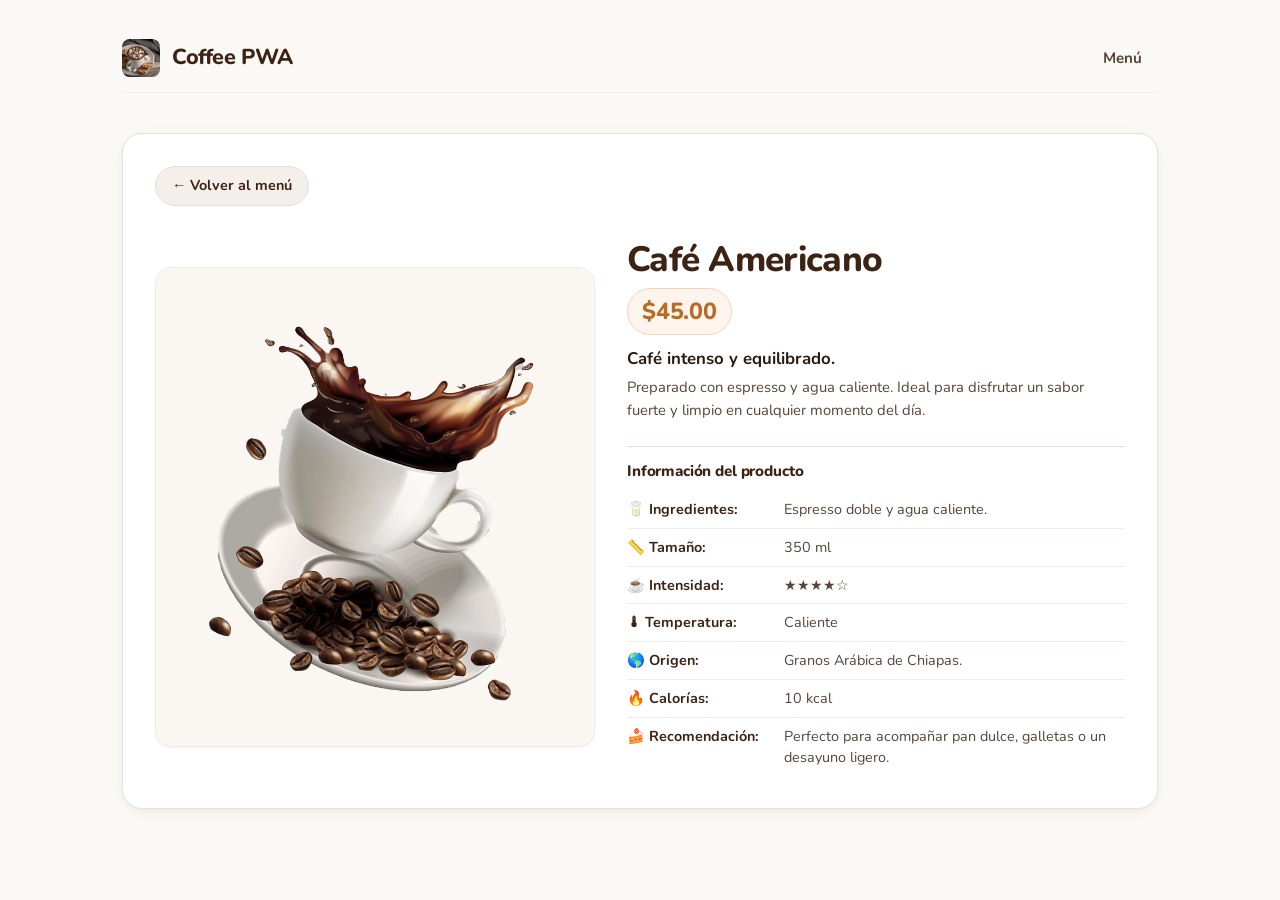
==== detalle.html @ 72fae4f9 "fix(deploy): reorganizar archivos a raiz y actualizar rutas relativas para GitHub Pages" ====
<!DOCTYPE html>
<html lang="es">
<head>
    <meta charset="UTF-8">
    <meta name="viewport" content="width=device-width, initial-scale=1.0, viewport-fit=cover">
    <title>Detalle del producto | Coffee PWA</title>

    <!-- Google Fonts: Nunito -->
    <link rel="preconnect" href="https://fonts.googleapis.com">
    <link rel="preconnect" href="https://fonts.gstatic.com" crossorigin>
    <link href="https://fonts.googleapis.com/css2?family=Nunito:wght@400;600;700;800&display=swap" rel="stylesheet">

    <link rel="stylesheet" href="./css/css-styles.css">
    <link rel="manifest" href="./manifest.json">
    <meta name="theme-color" content="#3D2314">
</head>
<body>
    <main>
        <header class="app-header">
            <nav>
                <a href="./index.html" class="brand" aria-label="Coffee PWA Inicio">
                    <img src="./imagenes/iconos/icon-72x72.png" alt="Coffee PWA Logo" class="brand-logo">
                    <h1>Coffee PWA</h1>
                </a>
                <ul>
                    <li><a href="./index.html">Menú</a></li>
                </ul>
            </nav>
        </header>

        <section class="product-detail" id="product-detail-page"></section>
    </main>

    <script src="./js/app.js"></script>
</body>
</html>
---- css/css-styles.css ----
/* ==========================================================================
   COFFEE PWA - DESIGN SYSTEM & STYLES (Specialty Warm Light Theme)
   Zero Horizontal Overflow | Android Mobile-First | 48px Touch Targets
   ========================================================================== */

:root {
  /* Typography */
  --font-main: 'Nunito', -apple-system, BlinkMacSystemFont, 'Segoe UI', Roboto, Helvetica, Arial, sans-serif;

  /* Palette - Warm Specialty Coffee Light Theme */
  --bg-page: #FBF9F5;
  --bg-surface: #FFFFFF;
  --bg-subtle: #F5EFEB;
  --bg-subtle-hover: #ECE4DC;
  --bg-card: #FFFFFF;

  --color-primary: #3D2314;
  --color-primary-hover: #26140A;
  --color-primary-light: #5C3D2E;

  --color-accent: #B86B22;
  --color-accent-subtle: #FDF5ED;
  --color-accent-border: #F0D4B8;

  --color-text: #2B1B10;
  --color-text-secondary: #574438;
  --color-text-muted: #847366;

  --color-border: #E8DFD8;
  --color-border-light: #F2ECE6;

  /* Spacing System (multiples of 4) */
  --space-1: 4px;
  --space-2: 8px;
  --space-3: 12px;
  --space-4: 16px;
  --space-5: 20px;
  --space-6: 24px;
  --space-8: 32px;
  --space-10: 40px;
  --space-12: 48px;

  /* Border Radius Scale */
  --radius-sm: 8px;
  --radius-md: 12px;
  --radius-lg: 16px;
  --radius-xl: 20px;
  --radius-full: 9999px;

  /* Elevation & Shadows */
  --shadow-card: 0 4px 16px -2px rgba(61, 35, 20, 0.06), 0 2px 6px -1px rgba(61, 35, 20, 0.03);
  --shadow-hover: 0 12px 28px -4px rgba(61, 35, 20, 0.12), 0 4px 10px -2px rgba(61, 35, 20, 0.06);
  --shadow-sm: 0 1px 3px rgba(61, 35, 20, 0.05);

  /* Touch Target (Android Accessibility standard) */
  --touch-target: 48px;

  /* Transitions */
  --transition-base: 0.2s cubic-bezier(0.4, 0, 0.2, 1);
}

/* ==========================================================================
   RESET & GLOBAL RULES
   ========================================================================== */

*, *::before, *::after {
  margin: 0;
  padding: 0;
  box-sizing: border-box;
  -webkit-tap-highlight-color: transparent;
}

html {
  font-size: 16px;
  scroll-behavior: smooth;
  -webkit-text-size-adjust: 100%;
}

body {
  font-family: var(--font-main);
  background-color: var(--bg-page);
  color: var(--color-text-secondary);
  line-height: 1.6;
  min-height: 100vh;
  min-height: 100dvh;
  overflow-x: hidden;
  /* Respeto estricto del safe-area en Android */
  padding-bottom: max(var(--space-6), env(safe-area-inset-bottom));
}

main {
  width: 100%;
  max-width: 1100px;
  margin: 0 auto;
  padding: var(--space-4);
  text-align: left;
}

/* ==========================================================================
   HEADER & NAVIGATION
   ========================================================================== */

.app-header {
  margin-bottom: var(--space-6);
}

nav {
  display: flex;
  justify-content: space-between;
  align-items: center;
  flex-wrap: wrap;
  gap: var(--space-3) var(--space-4);
  padding: var(--space-3) 0;
  border-bottom: 1px solid var(--color-border-light);
}

/* Logo e imagen siempre AL LADO del nombre en una fila horizontal */
.brand {
  display: inline-flex !important;
  flex-direction: row !important;
  align-items: center !important;
  flex-wrap: nowrap !important;
  gap: var(--space-3);
  text-decoration: none;
  flex-shrink: 0;
}

.brand-logo {
  width: 38px;
  height: 38px;
  border-radius: var(--radius-sm);
  object-fit: contain;
  flex-shrink: 0;
  display: block;
}

.brand h1 {
  color: var(--color-primary);
  font-size: 1.35rem;
  font-weight: 800;
  letter-spacing: -0.02em;
  margin: 0;
  line-height: 1;
  white-space: nowrap;
}

ul {
  list-style: none;
  display: flex;
  align-items: center;
  gap: var(--space-2);
}

li {
  margin: 0;
}

li a {
  display: inline-flex;
  align-items: center;
  justify-content: center;
  min-height: 44px;
  padding: var(--space-2) var(--space-4);
  border-radius: var(--radius-full);
  text-decoration: none;
  color: var(--color-text-secondary);
  font-weight: 700;
  font-size: 0.95rem;
  transition: all var(--transition-base);
}

li a:hover {
  color: var(--color-primary);
  background-color: var(--bg-subtle);
}

li a.active {
  color: #FFFFFF;
  background-color: var(--color-primary);
}

/* Hero Banner */
.hero-banner {
  margin-top: var(--space-5);
  padding: var(--space-6) var(--space-5);
  background: linear-gradient(135deg, #F5EFEB 0%, #EFE8E1 100%);
  border: 1px solid var(--color-border);
  border-radius: var(--radius-xl);
  text-align: left;
}

.hero-badge {
  display: inline-block;
  background-color: var(--color-accent-subtle);
  color: var(--color-accent);
  border: 1px solid var(--color-accent-border);
  padding: var(--space-1) var(--space-3);
  border-radius: var(--radius-full);
  font-size: 0.8rem;
  font-weight: 800;
  text-transform: uppercase;
  letter-spacing: 0.05em;
  margin-bottom: var(--space-2);
}

.hero-title {
  font-size: clamp(1.35rem, 3.5vw, 1.85rem);
  font-weight: 800;
  color: var(--color-primary);
  line-height: 1.3;
  margin-bottom: var(--space-2);
}

.hero-subtitle {
  color: var(--color-text-secondary);
  font-size: clamp(0.92rem, 2.2vw, 1.05rem);
  max-width: 620px;
  line-height: 1.5;
}

/* ==========================================================================
   CATALOG GRID & CARDS
   ========================================================================== */

.catalog-section {
  width: 100%;
}

.container {
  display: grid;
  grid-template-columns: repeat(auto-fill, minmax(260px, 1fr));
  gap: var(--space-6);
  padding: var(--space-5) 0;
  width: 100%;
}

.card {
  width: 100%;
  display: flex;
  flex-direction: column;
  background: var(--bg-card);
  border: 1px solid var(--color-border);
  border-radius: var(--radius-lg);
  overflow: hidden;
  box-shadow: var(--shadow-card);
  transition: transform var(--transition-base), box-shadow var(--transition-base), border-color var(--transition-base);
}

.card:hover {
  transform: translateY(-4px);
  box-shadow: var(--shadow-hover);
  border-color: var(--color-accent-border);
}

.card img {
  width: 100%;
  height: 200px;
  object-fit: cover;
  display: block;
  background-color: var(--bg-subtle);
  transition: transform 0.4s ease;
}

.card:hover img {
  transform: scale(1.02);
}

.card-info {
  display: flex;
  flex-direction: column;
  flex: 1;
  padding: var(--space-5);
  text-align: left;
}

.card-info h2 {
  color: var(--color-text);
  font-size: 1.25rem;
  font-weight: 800;
  line-height: 1.3;
  margin-bottom: var(--space-2);
}

.card-info p {
  color: var(--color-text-secondary);
  font-size: 0.925rem;
  line-height: 1.5;
  flex-grow: 1;
  margin-bottom: var(--space-4);
}

.card-info span {
  display: block;
  font-size: 1.35rem;
  font-weight: 800;
  color: var(--color-accent);
  margin-bottom: var(--space-4);
  letter-spacing: -0.01em;
}

.view-more {
  display: inline-flex;
  align-items: center;
  justify-content: center;
  min-height: var(--touch-target);
  width: 100%;
  padding: var(--space-3) var(--space-4);
  background: var(--color-primary);
  color: #FFFFFF;
  border-radius: var(--radius-md);
  text-decoration: none;
  font-size: 0.95rem;
  font-weight: 700;
  letter-spacing: 0.01em;
  transition: background-color var(--transition-base), transform var(--transition-base), box-shadow var(--transition-base);
  cursor: pointer;
}

.view-more:hover {
  background: var(--color-primary-hover);
  box-shadow: 0 4px 12px rgba(61, 35, 20, 0.25);
}

.view-more:active {
  transform: scale(0.98);
}

/* ==========================================================================
   PRODUCT DETAIL VIEW (Armonía visual, proporciones y balance imagen-contenido)
   ========================================================================== */

.product-detail {
  width: 100%;
  max-width: 1040px;
  margin: 0 auto;
  padding: var(--space-4) 0;
}

.detail-content {
  display: grid;
  grid-template-columns: 1fr;
  grid-template-areas:
    "back"
    "image"
    "info";
  gap: var(--space-5);
  background: var(--bg-surface);
  border: 1px solid var(--color-border);
  border-radius: var(--radius-xl);
  padding: var(--space-6);
  box-shadow: var(--shadow-card);
  width: 100%;
}

.back-button {
  grid-area: back;
  justify-self: start;
  display: inline-flex;
  align-items: center;
  gap: var(--space-2);
  min-height: 40px;
  padding: 6px 16px;
  color: var(--color-primary);
  background: var(--bg-subtle);
  border: 1px solid var(--color-border);
  border-radius: var(--radius-full);
  font-weight: 700;
  font-size: 0.9rem;
  text-decoration: none;
  transition: all var(--transition-base);
  margin-bottom: var(--space-2);
}

.back-button:hover {
  background: var(--color-primary);
  color: #FFFFFF;
  border-color: var(--color-primary);
  transform: translateX(-3px);
  box-shadow: 0 4px 12px rgba(61, 35, 20, 0.15);
}

.back-button:active {
  transform: scale(0.97);
}

.detail-content img {
  grid-area: image;
  width: 100%;
  aspect-ratio: 1 / 1;
  max-height: 460px;
  object-fit: contain;
  background: #FAF7F2;
  padding: var(--space-4);
  border-radius: var(--radius-lg);
  border: 1px solid var(--color-border-light);
  box-shadow: var(--shadow-sm);
  display: block;
}

.detail-info {
  grid-area: info;
  display: flex;
  flex-direction: column;
  text-align: left;
  justify-content: center;
}

.detail-info h2 {
  color: var(--color-primary);
  font-size: clamp(1.6rem, 3vw, 2.2rem);
  font-weight: 800;
  line-height: 1.2;
  margin-bottom: var(--space-2);
  letter-spacing: -0.02em;
}

/* Badge destacado de precio */
.detail-info span {
  display: inline-flex;
  align-items: center;
  align-self: flex-start;
  font-size: 1.45rem;
  font-weight: 800;
  color: var(--color-accent);
  background: var(--color-accent-subtle);
  border: 1px solid var(--color-accent-border);
  padding: 4px 14px;
  border-radius: var(--radius-full);
  margin-bottom: var(--space-3);
  letter-spacing: -0.01em;
}

/* Párrafo destacado de descripción */
.detail-info > p:first-of-type {
  font-size: 1.05rem;
  font-weight: 700;
  color: var(--color-text);
  line-height: 1.45;
  margin-bottom: var(--space-1);
}

/* Párrafo complementario de detalles */
.detail-info > p:nth-of-type(2) {
  color: var(--color-text-secondary);
  font-size: 0.925rem;
  line-height: 1.55;
  margin-bottom: var(--space-4);
}

/* ==========================================================================
   PRODUCT EXTRA SPECIFICATIONS (Lista Limpia y Editorial, sin contenedores rígidos)
   ========================================================================== */

.product-extra {
  margin-top: var(--space-2);
  padding-top: var(--space-3);
  border-top: 1px solid var(--color-border);
  display: flex;
  flex-direction: column;
}

.product-extra h3 {
  color: var(--color-primary);
  font-size: 0.95rem;
  font-weight: 800;
  margin-bottom: var(--space-2);
  letter-spacing: -0.01em;
}

.product-extra p {
  display: grid;
  grid-template-columns: 145px 1fr;
  align-items: baseline;
  gap: var(--space-3);
  padding: 8px 0;
  background: transparent;
  border: none;
  border-bottom: 1px solid var(--color-border-light);
  border-radius: 0;
  font-size: 0.9rem;
  line-height: 1.45;
  color: var(--color-text-secondary);
  margin-bottom: 0;
}

.product-extra p:last-child {
  border-bottom: none;
}

.product-extra strong {
  color: var(--color-primary);
  font-weight: 700;
  display: inline-flex;
  align-items: center;
  gap: var(--space-1);
  white-space: nowrap;
}

/* ==========================================================================
   RESPONSIVE BREAKPOINTS (Mobile-First)
   ========================================================================== */

/* Tablets y Desktop (>= 768px) */
@media (min-width: 768px) {
  main {
    padding: var(--space-6) var(--space-8);
  }

  .detail-content {
    grid-template-columns: minmax(360px, 440px) 1fr;
    grid-template-areas:
      "back  back"
      "image info";
    gap: var(--space-6) var(--space-8);
    padding: var(--space-8);
    align-items: center; /* Centrado vertical armónico con la imagen */
  }

  .detail-content img {
    height: 100%;
    max-height: 480px;
    align-self: center;
  }
}

/* Móviles Compactos (<= 480px) */
@media (max-width: 480px) {
  main {
    padding: var(--space-3);
  }

  .hero-banner {
    padding: var(--space-5) var(--space-4);
  }

  .container {
    gap: var(--space-4);
    padding: var(--space-4) 0;
  }

  .detail-content {
    padding: var(--space-4);
    gap: var(--space-5);
  }

  /* En móviles estrechos la ficha se alinea limpiamente con separadores sutiles */
  .product-extra p {
    display: flex;
    flex-direction: column;
    align-items: flex-start;
    gap: 3px;
    padding: 10px 0;
    border-bottom: 1px solid var(--color-border-light);
  }

  .product-extra strong {
    font-size: 0.825rem;
    color: var(--color-text-muted);
    text-transform: uppercase;
    letter-spacing: 0.04em;
  }
}

/* Pantallas Muy Pequeñas (<= 360px - ej. Galaxy Fold o dispositivos angostos) */
@media (max-width: 360px) {
  .container {
    grid-template-columns: 1fr;
  }

  nav ul {
    gap: var(--space-1);
  }

  li a {
    padding: var(--space-2) var(--space-3);
    font-size: 0.875rem;
  }

  .brand h1 {
    font-size: 1.15rem;
  }

  .brand-logo {
    width: 32px;
    height: 32px;
  }
}
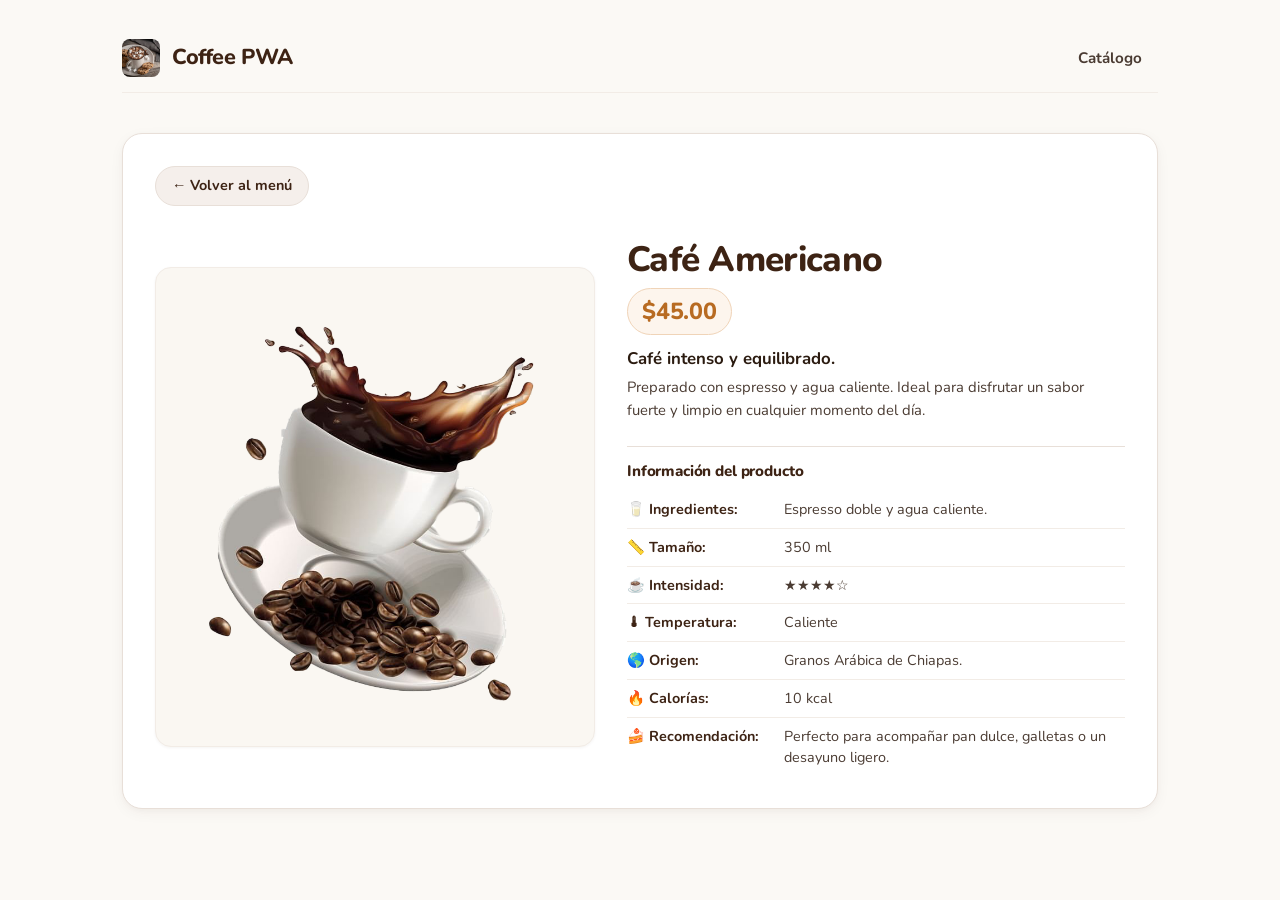
==== commit 3e537364: "style(ui): mejorar diseño, espaciado y jerarquía visual - reorganizar el layout de la interfaz - mej" ====
--- a/detalle.html
+++ b/detalle.html
@@ -10,7 +10,7 @@
     <link rel="preconnect" href="https://fonts.gstatic.com" crossorigin>
     <link href="https://fonts.googleapis.com/css2?family=Nunito:wght@400;600;700;800&display=swap" rel="stylesheet">
 
-    <link rel="stylesheet" href="./css/css-styles.css">
+    <link rel="stylesheet" href="./css/css-styles.css?v=18">
     <link rel="manifest" href="./manifest.json">
     <meta name="theme-color" content="#3D2314">
 </head>
@@ -23,7 +23,7 @@
                     <h1>Coffee PWA</h1>
                 </a>
                 <ul>
-                    <li><a href="./index.html">Menú</a></li>
+                    <li><a href="./index.html">Catálogo</a></li>
                 </ul>
             </nav>
         </header>
@@ -31,6 +31,8 @@
         <section class="product-detail" id="product-detail-page"></section>
     </main>
 
-    <script src="./js/app.js"></script>
+    <script src="./js/pokemon.service.js?v=18"></script>
+    <script src="./js/pokemon.ui.js?v=18"></script>
+    <script src="./js/app.js?v=18"></script>
 </body>
 </html>
--- a/css/css-styles.css
+++ b/css/css-styles.css
@@ -23,8 +23,8 @@
   --color-accent-border: #F0D4B8;
 
   --color-text: #2B1B10;
-  --color-text-secondary: #574438;
-  --color-text-muted: #847366;
+  --color-text-secondary: #4A3B32;
+  --color-text-muted: #6C5B4E;
 
   --color-border: #E8DFD8;
   --color-border-light: #F2ECE6;
@@ -285,13 +285,12 @@
   color: var(--color-text-secondary);
   font-size: 0.925rem;
   line-height: 1.5;
-  flex-grow: 1;
-  margin-bottom: var(--space-4);
+  margin-bottom: var(--space-3);
 }
 
 .card-info span {
   display: block;
-  font-size: 1.35rem;
+  font-size: 1.25rem;
   font-weight: 800;
   color: var(--color-accent);
   margin-bottom: var(--space-4);
@@ -302,27 +301,33 @@
   display: inline-flex;
   align-items: center;
   justify-content: center;
-  min-height: var(--touch-target);
-  width: 100%;
-  padding: var(--space-3) var(--space-4);
+  min-height: 42px;
+  width: fit-content;
+  align-self: flex-start;
+  margin-top: auto;
+  padding: 8px 22px;
+  background: var(--bg-surface);
+  color: var(--color-primary);
+  border: 1.5px solid var(--color-border);
+  border-radius: var(--radius-full);
+  text-decoration: none;
+  font-size: 0.88rem;
+  font-weight: 700;
+  letter-spacing: 0.01em;
+  transition: all var(--transition-base);
+  cursor: pointer;
+}
+
+.view-more:hover {
   background: var(--color-primary);
   color: #FFFFFF;
-  border-radius: var(--radius-md);
-  text-decoration: none;
-  font-size: 0.95rem;
-  font-weight: 700;
-  letter-spacing: 0.01em;
-  transition: background-color var(--transition-base), transform var(--transition-base), box-shadow var(--transition-base);
-  cursor: pointer;
-}
-
-.view-more:hover {
-  background: var(--color-primary-hover);
-  box-shadow: 0 4px 12px rgba(61, 35, 20, 0.25);
+  border-color: var(--color-primary);
+  transform: translateY(-2px);
+  box-shadow: 0 4px 12px rgba(61, 35, 20, 0.15);
 }
 
 .view-more:active {
-  transform: scale(0.98);
+  transform: scale(0.97);
 }
 
 /* ==========================================================================
@@ -584,4 +589,335 @@
     width: 32px;
     height: 32px;
   }
+}
+
+/* ==========================================================================
+   POKÉMON MODULE - EXTENSION DE ESTILOS
+   Aislamiento visual sin colisión con el catálogo de café.
+   ========================================================================== */
+
+.section-heading {
+  margin-top: var(--space-12);
+  margin-bottom: var(--space-4);
+  padding-top: var(--space-8);
+  border-top: 1px solid var(--color-border);
+  text-align: left;
+}
+
+.section-title {
+  font-size: clamp(1.35rem, 3.2vw, 1.75rem);
+  font-weight: 800;
+  color: var(--color-primary);
+  line-height: 1.3;
+  margin-top: var(--space-2);
+  margin-bottom: var(--space-2);
+}
+
+.section-subtitle {
+  color: var(--color-text-secondary);
+  font-size: 0.95rem;
+  max-width: 620px;
+  line-height: 1.5;
+}
+
+/* Card Pokémon */
+.card-pokemon .card-media {
+  width: 100%;
+  height: 200px;
+  display: flex;
+  align-items: center;
+  justify-content: center;
+  background: radial-gradient(circle, rgba(184, 107, 34, 0.08) 0%, rgba(245, 239, 235, 0.45) 75%);
+  padding: var(--space-4);
+  overflow: hidden;
+}
+
+.card-pokemon .card-media img {
+  max-width: 100%;
+  max-height: 100%;
+  width: auto;
+  height: auto;
+  object-fit: contain;
+  filter: drop-shadow(0 6px 10px rgba(61, 35, 20, 0.12));
+  transition: transform 0.35s cubic-bezier(0.34, 1.56, 0.64, 1);
+}
+
+.card-pokemon:hover .card-media img {
+  transform: scale(1.08) translateY(-2px);
+}
+
+.pokemon-badge-id {
+  display: inline-block;
+  font-size: 0.8rem;
+  font-weight: 800;
+  color: var(--color-accent);
+  background-color: var(--color-accent-subtle);
+  border: 1px solid var(--color-accent-border);
+  padding: 2px 8px;
+  border-radius: var(--radius-full);
+  margin-bottom: var(--space-2);
+  width: fit-content;
+}
+
+.pokemon-badge-id.detail-id {
+  font-size: 0.95rem;
+  padding: 4px 12px;
+}
+
+/* Tipos en Cards */
+.card-pokemon .card-types {
+  display: flex;
+  flex-wrap: wrap;
+  gap: var(--space-1);
+  margin-bottom: var(--space-4);
+  min-height: 24px;
+}
+
+.card-pokemon .card-types .pokemon-type-badge {
+  font-size: 0.72rem;
+  padding: 2px 9px;
+  font-weight: 700;
+  border-radius: var(--radius-full);
+}
+
+/* Tipos de Pokémon en Vista Detalle */
+.pokemon-types-list {
+  display: flex;
+  flex-wrap: wrap;
+  gap: var(--space-2);
+  margin-top: var(--space-3);
+  margin-bottom: var(--space-4);
+}
+
+.pokemon-type-badge {
+  display: inline-block;
+  padding: 4px 12px;
+  border-radius: var(--radius-full);
+  font-size: 0.8rem;
+  font-weight: 700;
+  color: #FFFFFF;
+  text-transform: capitalize;
+  letter-spacing: 0.02em;
+  box-shadow: var(--shadow-sm);
+}
+
+.type-normal   { background-color: #9FA19F; }
+.type-fire     { background-color: #E62829; }
+.type-water    { background-color: #2980EF; }
+.type-grass    { background-color: #3FA129; }
+.type-electric { background-color: #FAC000; color: #2B1B10; }
+.type-ice      { background-color: #3DCEF3; color: #2B1B10; }
+.type-fighting { background-color: #FF8000; }
+.type-poison   { background-color: #9141CB; }
+.type-ground   { background-color: #915121; }
+.type-flying   { background-color: #81B9EF; color: #2B1B10; }
+.type-psychic  { background-color: #EF4179; }
+.type-bug      { background-color: #91A119; }
+.type-rock     { background-color: #AFA981; }
+.type-ghost    { background-color: #704170; }
+.type-dragon   { background-color: #5060E1; }
+.type-steel    { background-color: #60A1B8; }
+.type-fairy    { background-color: #EF70EF; }
+.type-dark     { background-color: #50413F; }
+
+/* Vista Detalle Pokémon */
+.pokemon-detail-content .detail-media-wrapper {
+  display: flex;
+  align-items: center;
+  justify-content: center;
+  background: radial-gradient(circle, rgba(184, 107, 34, 0.1) 0%, rgba(245, 239, 235, 0.6) 80%);
+  border-radius: var(--radius-lg);
+  padding: var(--space-6);
+  border: 1px solid var(--color-border);
+}
+
+.pokemon-detail-content .detail-media-wrapper img {
+  max-width: 280px;
+  max-height: 280px;
+  width: 100%;
+  height: auto;
+  object-fit: contain;
+  filter: drop-shadow(0 10px 20px rgba(61, 35, 20, 0.18));
+}
+
+.pokemon-stats-section {
+  margin-top: var(--space-5);
+  padding-top: var(--space-4);
+  border-top: 1px solid var(--color-border);
+}
+
+.pokemon-stats-section h3 {
+  font-size: 1.1rem;
+  font-weight: 800;
+  color: var(--color-primary);
+  margin-bottom: var(--space-3);
+}
+
+.stats-list {
+  display: flex;
+  flex-direction: column;
+  gap: var(--space-3);
+}
+
+.stat-row {
+  display: flex;
+  flex-direction: column;
+  gap: 4px;
+}
+
+.stat-label-group {
+  display: flex;
+  justify-content: space-between;
+  font-size: 0.875rem;
+  font-weight: 700;
+  color: var(--color-text-secondary);
+}
+
+.stat-value {
+  color: var(--color-primary);
+  font-weight: 800;
+}
+
+.stat-bar-container {
+  width: 100%;
+  height: 8px;
+  background-color: var(--bg-subtle);
+  border-radius: var(--radius-full);
+  overflow: hidden;
+}
+
+.stat-bar-fill {
+  height: 100%;
+  background: linear-gradient(90deg, var(--color-accent), #D4843D);
+  border-radius: var(--radius-full);
+  transition: width 0.6s ease-out;
+}
+
+/* Skeleton Loader */
+.skeleton-shimmer {
+  background: linear-gradient(90deg, #F0E8E2 0%, #FAF6F3 50%, #F0E8E2 100%);
+  background-size: 200% 100%;
+  animation: shimmer 1.5s infinite;
+  border-radius: var(--radius-sm);
+}
+
+@keyframes shimmer {
+  0% { background-position: -200% 0; }
+  100% { background-position: 200% 0; }
+}
+
+.skeleton-line {
+  height: 14px;
+  margin-bottom: var(--space-2);
+}
+
+.skeleton-id { width: 30%; height: 18px; }
+.skeleton-title { width: 60%; height: 22px; }
+.skeleton-desc { width: 90%; }
+.skeleton-btn { width: 100%; height: var(--touch-target); border-radius: var(--radius-md); margin-top: var(--space-3); }
+
+/* Estado de Error */
+.pokemon-error-state {
+  grid-column: 1 / -1;
+  text-align: center;
+  padding: var(--space-8) var(--space-4);
+  background: var(--bg-surface);
+  border: 1px dashed var(--color-border);
+  border-radius: var(--radius-lg);
+  max-width: 480px;
+  margin: var(--space-4) auto;
+}
+
+.pokemon-error-state .error-icon {
+  font-size: 2.5rem;
+  margin-bottom: var(--space-2);
+}
+
+.pokemon-error-state h3 {
+  color: var(--color-primary);
+  font-size: 1.25rem;
+  margin-bottom: var(--space-2);
+}
+
+.pokemon-error-state p {
+  color: var(--color-text-secondary);
+  font-size: 0.95rem;
+  margin-bottom: var(--space-5);
+}
+
+.retry-btn {
+  max-width: 200px;
+  margin: 0 auto;
+}
+
+/* Paginación Incremental (Cargar Más) */
+.load-more-container {
+  display: flex;
+  justify-content: center;
+  align-items: center;
+  margin-top: var(--space-8);
+  margin-bottom: var(--space-12);
+  padding: var(--space-4) var(--space-4);
+  width: 100%;
+}
+
+.load-more-btn {
+  display: inline-flex;
+  align-items: center;
+  justify-content: center;
+  gap: var(--space-3);
+  min-height: 52px;
+  padding: 14px 36px;
+  background: linear-gradient(135deg, #3D2314 0%, #54331E 100%);
+  color: #FFFFFF;
+  border: 1.5px solid var(--color-accent-border);
+  border-radius: var(--radius-full);
+  font-family: var(--font-main);
+  font-size: 1.05rem;
+  font-weight: 800;
+  letter-spacing: 0.02em;
+  cursor: pointer;
+  outline: none;
+  transition: all 0.25s cubic-bezier(0.4, 0, 0.2, 1);
+  box-shadow: 0 4px 16px rgba(61, 35, 20, 0.2), 0 1px 3px rgba(61, 35, 20, 0.1);
+}
+
+.load-more-btn .btn-icon {
+  font-size: 1.25rem;
+  display: inline-block;
+  transition: transform 0.25s ease;
+  filter: drop-shadow(0 2px 4px rgba(0, 0, 0, 0.3));
+}
+
+.load-more-btn:hover:not(:disabled) {
+  background: linear-gradient(135deg, #26140A 0%, #3D2314 100%);
+  border-color: var(--color-accent);
+  transform: translateY(-3px);
+  box-shadow: 0 8px 24px rgba(61, 35, 20, 0.32), 0 2px 6px rgba(184, 107, 34, 0.2);
+}
+
+.load-more-btn:hover:not(:disabled) .btn-icon {
+  transform: scale(1.2) rotate(10deg);
+}
+
+.load-more-btn:active:not(:disabled) {
+  transform: translateY(-1px) scale(0.98);
+  box-shadow: 0 4px 12px rgba(61, 35, 20, 0.25);
+}
+
+.load-more-btn:disabled {
+  opacity: 0.65;
+  cursor: not-allowed;
+  transform: none;
+  box-shadow: none;
+}
+
+.all-loaded-text {
+  font-size: 0.95rem;
+  font-weight: 700;
+  color: var(--color-text-muted);
+  background: var(--bg-subtle);
+  padding: var(--space-3) var(--space-6);
+  border-radius: var(--radius-full);
+  border: 1px solid var(--color-border);
 }
